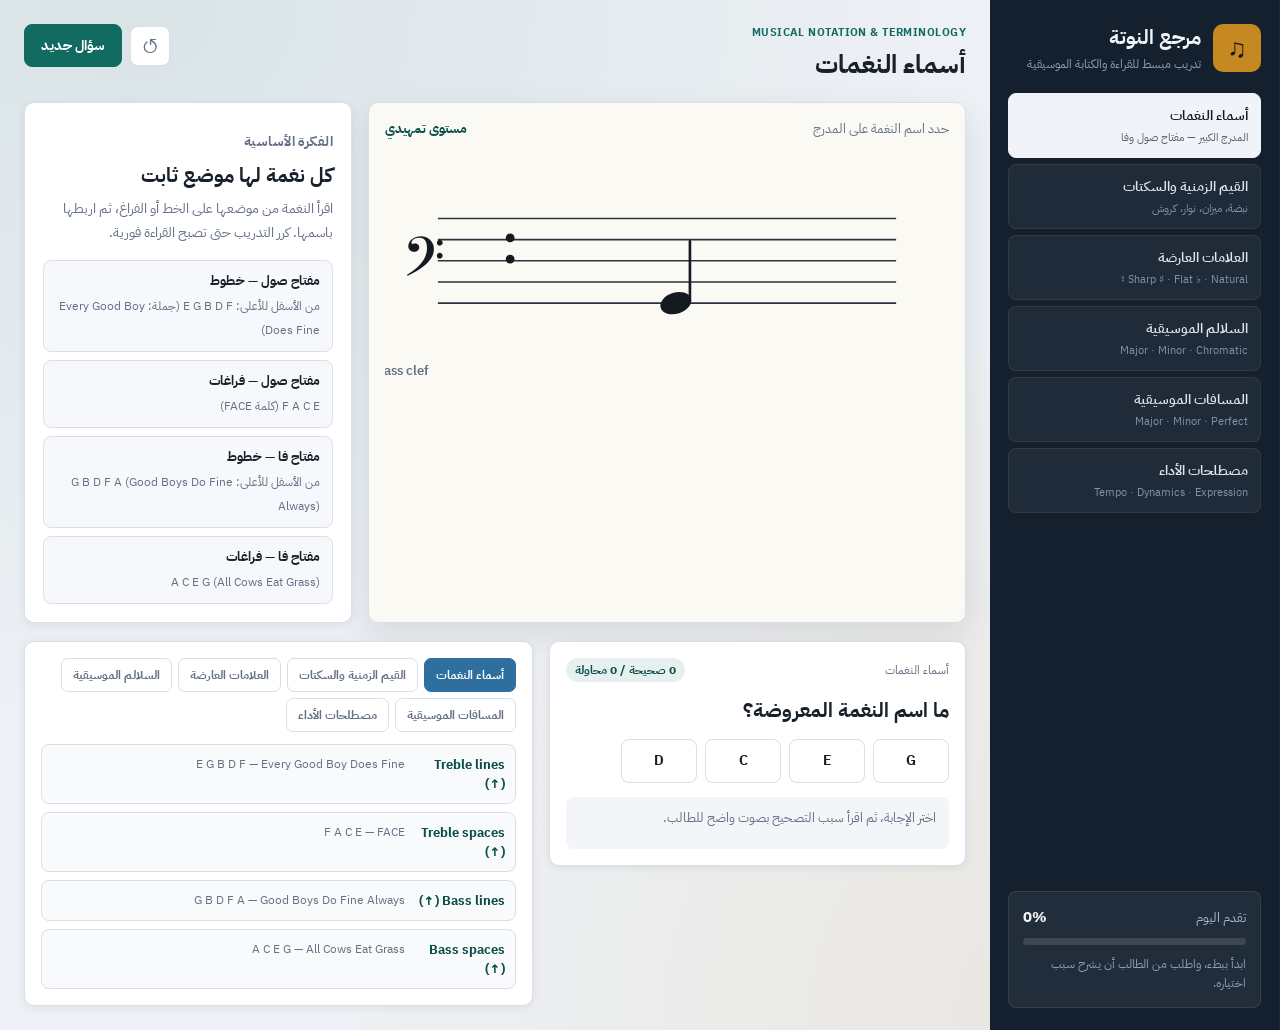
==== index.html @ 083a3c07 "Initial commit: Arabic music notation trainer v2 Browser-based classroom tool for music theory train" ====
<!doctype html>
<html lang="ar" dir="rtl">
  <head>
    <meta charset="utf-8">
    <meta name="viewport" content="width=device-width, initial-scale=1">
    <title>مرجع تدريبات النوتة الموسيقية</title>
    <link rel="stylesheet" href="styles.css">
  </head>
  <body>
    <div class="app-shell">

      <!-- ── Sidebar ── -->
      <aside class="sidebar" aria-label="أقسام البرنامج">
        <div class="brand">
          <div class="brand-mark">♫</div>
          <div>
            <h1>مرجع النوتة</h1>
            <p>تدريب مبسط للقراءة والكتابة الموسيقية</p>
          </div>
        </div>

        <nav class="module-list" id="moduleList"></nav>

        <section class="progress-panel" aria-label="تقدم الطالب">
          <div class="panel-title">
            <span>تقدم اليوم</span>
            <strong id="masteryText">0%</strong>
          </div>
          <div class="meter" aria-hidden="true">
            <span id="masteryBar"></span>
          </div>
          <p id="progressCopy">ابدأ بأول تدريب، ثم انتقل خطوة خطوة.</p>
        </section>
      </aside>

      <!-- ── Main workspace ── -->
      <main class="workspace">

        <header class="topbar">
          <div>
            <p class="eyebrow">Musical Notation &amp; Terminology</p>
            <h2 id="moduleTitle">قراءة أسماء النغمات</h2>
          </div>
          <div class="toolbar" aria-label="أدوات التدريب">
            <button class="icon-button" id="resetProgress" title="مسح التقدم" aria-label="مسح التقدم">↺</button>
            <button class="primary-button" id="newQuestion">سؤال جديد</button>
          </div>
        </header>

        <!-- Notation stage + concept panel -->
        <section class="lesson-band">

          <div class="notation-stage">
            <div class="stage-header">
              <span id="stageLabel">حدد اسم النغمة على المدرج</span>
              <span id="difficultyLabel">مستوى تمهيدي</span>
            </div>
            <!-- Canvas is injected by app.js via outerHTML replacement -->
            <svg id="notationCanvas" viewBox="0 0 640 270"
                 role="img" aria-label="تمرين نوتة موسيقية"
                 style="width:100%;display:block"></svg>
          </div>

          <article class="concept-panel">
            <p class="tag" id="conceptTag">الفكرة الأساسية</p>
            <h3 id="conceptTitle">النغمة لها مكان ثابت</h3>
            <p id="conceptText">
              اقرأ النغمة من مكانها على الخط أو الفراغ، ثم اربطها باسمها بالحروف.
            </p>
            <div class="quick-facts" id="quickFacts"></div>
          </article>

        </section>

        <!-- Question + Reference -->
        <section class="practice-area">

          <div class="question-card">
            <div class="question-head">
              <span id="questionType">تدريب اختيار</span>
              <span id="scoreText">0 صحيحة / 0 محاولة</span>
            </div>
            <h3 id="questionText">ما اسم النغمة المعروضة؟</h3>
            <div class="answers" id="answers" role="group" aria-label="خيارات الإجابة"></div>
            <div class="feedback" id="feedback" aria-live="polite">
              اختر الإجابة، ثم اقرأ سبب التصحيح بصوت واضح للطالب.
            </div>
          </div>

          <div class="reference-panel">
            <div class="tabs" id="tabs" role="tablist" aria-label="مراجع سريعة"></div>
            <div class="reference-content" id="referenceContent"></div>
          </div>

        </section>
      </main>
    </div>

    <script src="app.js"></script>
  </body>
</html>
---- styles.css ----
@import url('https://fonts.googleapis.com/css2?family=Lora:wght@600;700&family=IBM+Plex+Sans+Arabic:wght@400;600;700&display=swap');

:root {
  --ink:          #18202a;
  --muted:        #647084;
  --line:         #d9dee8;
  --paper:        #faf9f4;
  --surface:      #ffffff;
  --accent:       #126b61;
  --accent-strong:#0b4f49;
  --accent-light: rgba(18,107,97,0.10);
  --gold:         #c68922;
  --gold-light:   rgba(198,137,34,0.12);
  --rose:         #b6465f;
  --blue:         #2f6f9f;
  --shadow-sm:    0 2px 8px rgba(24,32,42,0.07);
  --shadow:       0 12px 32px rgba(24,32,42,0.10);
  --radius:       10px;
  --sidebar-bg:   #14202e;
}

*{box-sizing:border-box;margin:0}

body{
  min-height:100vh;
  color:var(--ink);
  font-family:'IBM Plex Sans Arabic',Tahoma,Arial,sans-serif;
  background:
    radial-gradient(ellipse at 10% 0%, rgba(18,107,97,0.09) 0%, transparent 50%),
    radial-gradient(ellipse at 90% 100%, rgba(198,137,34,0.10) 0%, transparent 50%),
    #edf0f4;
}
button{font:inherit;cursor:pointer}

/* ── Layout ─────────────────────────────── */
.app-shell{
  display:grid;
  grid-template-columns:290px minmax(0,1fr);
  min-height:100vh;
}

/* ── Sidebar ─────────────────────────────── */
.sidebar{
  background:var(--sidebar-bg);
  color:#f0f4f8;
  padding:22px 18px;
  display:flex;
  flex-direction:column;
  gap:20px;
  border-right:1px solid rgba(255,255,255,0.04);
}
.brand{display:flex;gap:12px;align-items:center}
.brand-mark{
  width:48px;height:48px;
  border-radius:10px;
  background:var(--gold);
  color:#141414;
  font-family:'Lora',serif;
  font-size:26px;font-weight:700;
  display:grid;place-items:center;
  flex-shrink:0;
}
.brand h1{font-size:20px;font-weight:700;color:#f0f4f8}
.brand p{margin-top:3px;color:#8fa0b3;font-size:12px;line-height:1.5}

.module-list{display:grid;gap:6px}
.module-button{
  width:100%;border:1px solid rgba(255,255,255,0.07);
  color:#dde4ed;background:rgba(255,255,255,0.05);
  border-radius:8px;padding:11px 12px;
  text-align:right;display:grid;gap:3px;
  transition:background .14s,border-color .14s;
}
.module-button:hover{background:rgba(255,255,255,0.09)}
.module-button strong{font-size:14px;font-weight:600}
.module-button span{color:#7d94aa;font-size:11px}
.module-button.active{
  background:#f0f4f8;color:#141a21;
  border-color:#f0f4f8;
}
.module-button.active span{color:#536170}

.progress-panel{
  margin-top:auto;
  background:rgba(255,255,255,0.06);
  border:1px solid rgba(255,255,255,0.09);
  border-radius:8px;
  padding:14px;
}
.panel-title{display:flex;justify-content:space-between;align-items:center;font-size:13px;color:#aab8c6}
.panel-title strong{color:#f0f4f8;font-size:15px}
.meter{height:7px;background:rgba(255,255,255,0.12);border-radius:999px;overflow:hidden;margin:10px 0}
.meter span{display:block;height:100%;width:0;background:var(--gold);transition:width .35s ease}
.progress-panel p{color:#8fa0b3;font-size:12px;line-height:1.55}

/* ── Workspace ─────────────────────────────── */
.workspace{
  padding:24px;
  display:grid;
  grid-template-rows:auto auto 1fr;
  gap:18px;
  overflow:hidden;
}

/* ── Topbar ─────────────────────────────── */
.topbar{display:flex;justify-content:space-between;gap:16px;align-items:flex-start}
.eyebrow{color:var(--accent);font-weight:700;font-size:11px;letter-spacing:.04em;text-transform:uppercase}
.topbar h2{margin-top:4px;font-size:26px;font-weight:700;color:var(--ink)}
.toolbar{display:flex;gap:8px;flex-wrap:wrap;align-items:center}

.primary-button{
  background:var(--accent);color:#fff;
  border:1px solid var(--accent);
  border-radius:8px;
  padding:10px 16px;
  font-weight:700;font-size:14px;
  transition:background .14s,transform .1s;
}
.primary-button:hover{background:var(--accent-strong);transform:translateY(-1px)}
.icon-button{
  width:40px;height:40px;
  border:1px solid var(--line);background:#fff;
  color:var(--muted);border-radius:8px;font-size:20px;
  display:grid;place-items:center;
  transition:transform .1s,border-color .14s;
}
.icon-button:hover{transform:translateY(-1px);border-color:var(--accent)}

/* ── Lesson band ─────────────────────────────── */
.lesson-band{
  display:grid;
  grid-template-columns:minmax(0,1.55fr) minmax(270px,0.85fr);
  gap:16px;
}

/* ── Notation stage ─────────────────────────────── */
.notation-stage{
  background:var(--paper);
  border:1px solid var(--line);
  border-radius:var(--radius);
  padding:16px;
  box-shadow:var(--shadow);
  display:flex;flex-direction:column;gap:10px;
}
.stage-header{display:flex;justify-content:space-between;align-items:center}
.stage-header span{color:var(--muted);font-size:13px}
#difficultyLabel{color:var(--accent-strong);font-weight:700;font-size:13px}
#notationCanvas{width:100%;display:block;min-height:230px}

/* ── Concept panel ─────────────────────────────── */
.concept-panel{
  background:var(--surface);
  border:1px solid var(--line);
  border-radius:var(--radius);
  padding:18px;
  box-shadow:var(--shadow-sm);
}
.tag{color:var(--rose);font-size:11px;font-weight:800;letter-spacing:.03em;text-transform:uppercase}
.concept-panel h3{margin-top:7px;font-size:20px;font-weight:700;line-height:1.3}
.concept-panel p{margin-top:9px;color:var(--muted);line-height:1.75;font-size:14px}
.quick-facts{display:grid;gap:8px;margin-top:14px}
.fact{border:1px solid var(--line);border-radius:8px;padding:10px 12px;background:#f6f8fb}
.fact strong{display:block;color:var(--ink);margin-bottom:3px;font-size:13px}
.fact span{color:var(--muted);font-size:12px;line-height:1.5}

/* ── Practice area ─────────────────────────────── */
.practice-area{
  display:grid;
  grid-template-columns:minmax(290px,0.9fr) minmax(0,1.1fr);
  gap:16px;
  align-items:start;
}

/* ── Question card ─────────────────────────────── */
.question-card{
  background:var(--surface);
  border:1px solid var(--line);
  border-radius:var(--radius);
  padding:16px;
  box-shadow:var(--shadow-sm);
}
.question-head{
  display:flex;justify-content:space-between;
  align-items:center;font-size:12px;color:var(--muted);
}
.question-card h3{
  margin-top:14px;font-size:20px;font-weight:700;line-height:1.45;
}
.answers{display:flex;gap:8px;flex-wrap:wrap;margin-top:14px}
.answer-button{
  min-width:76px;min-height:44px;
  padding:9px 13px;font-weight:700;font-size:14px;
  border:1px solid var(--line);background:#fff;color:var(--ink);
  border-radius:8px;
  transition:transform .1s,border-color .14s,background .14s;
}
.answer-button:not(:disabled):hover{transform:translateY(-1px);border-color:var(--accent)}
.answer-button.correct{border-color:var(--accent);background:var(--accent-light);color:var(--accent-strong)}
.answer-button.wrong{border-color:var(--rose);background:rgba(182,70,95,.09);color:var(--rose)}

.feedback{
  min-height:52px;margin-top:14px;
  padding:11px 13px;border-radius:8px;
  background:#f4f5f8;color:var(--muted);
  font-size:13px;line-height:1.6;
}
.feedback.good{color:var(--accent-strong);background:var(--accent-light)}
.feedback.retry{color:#8b2d42;background:rgba(182,70,95,.09)}

/* ── Reference panel ─────────────────────────────── */
.reference-panel{
  background:var(--surface);
  border:1px solid var(--line);
  border-radius:var(--radius);
  padding:16px;
  box-shadow:var(--shadow-sm);
}
.tabs{display:flex;gap:6px;flex-wrap:wrap;margin-bottom:12px}
.tab-button{
  padding:7px 11px;font-size:12px;font-weight:700;
  color:var(--muted);border:1px solid var(--line);
  background:#fff;border-radius:7px;
  transition:background .12s,border-color .12s,color .12s;
}
.tab-button:hover{border-color:var(--accent);color:var(--accent)}
.tab-button.active{color:#fff;background:var(--blue);border-color:var(--blue)}

.reference-content{display:grid;gap:8px}
.reference-row{
  display:grid;grid-template-columns:90px 1fr;
  gap:10px;align-items:start;
  padding:10px;border:1px solid var(--line);
  border-radius:8px;background:#f8fafc;
}
.reference-row strong{color:var(--accent-strong);font-size:13px}
.reference-row span{color:var(--muted);font-size:12px;line-height:1.55}

/* ── SVG notation styles ─────────────────────────────── */
.notation-line,.ledger-line{stroke:#2a333e;stroke-width:1.8}
.note-head{fill:#151a21}
.note-open{fill:#faf9f4;stroke:#151a21;stroke-width:3.5}
.stem,.bar-line{stroke:#151a21;stroke-width:3;stroke-linecap:round}
.accidental,.annotation{fill:#151a21;font-weight:700}
.clef{fill:#151a21}
.soft-label{fill:#647084;font-size:15px;font-weight:600}

/* ── Score badge ─────────────────────────────── */
#scoreText{
  background:var(--accent-light);
  color:var(--accent-strong);
  padding:3px 9px;border-radius:999px;
  font-size:12px;font-weight:700;
}

/* ── Responsive ─────────────────────────────── */
@media(max-width:980px){
  .app-shell,.lesson-band,.practice-area{grid-template-columns:1fr}
  .sidebar{min-height:auto}
  .progress-panel{margin-top:0}
}
@media(max-width:640px){
  .workspace,.sidebar{padding:14px}
  .topbar{flex-direction:column}
  .topbar h2{font-size:22px}
  .primary-button{flex:1}
  .reference-row{grid-template-columns:1fr}
}
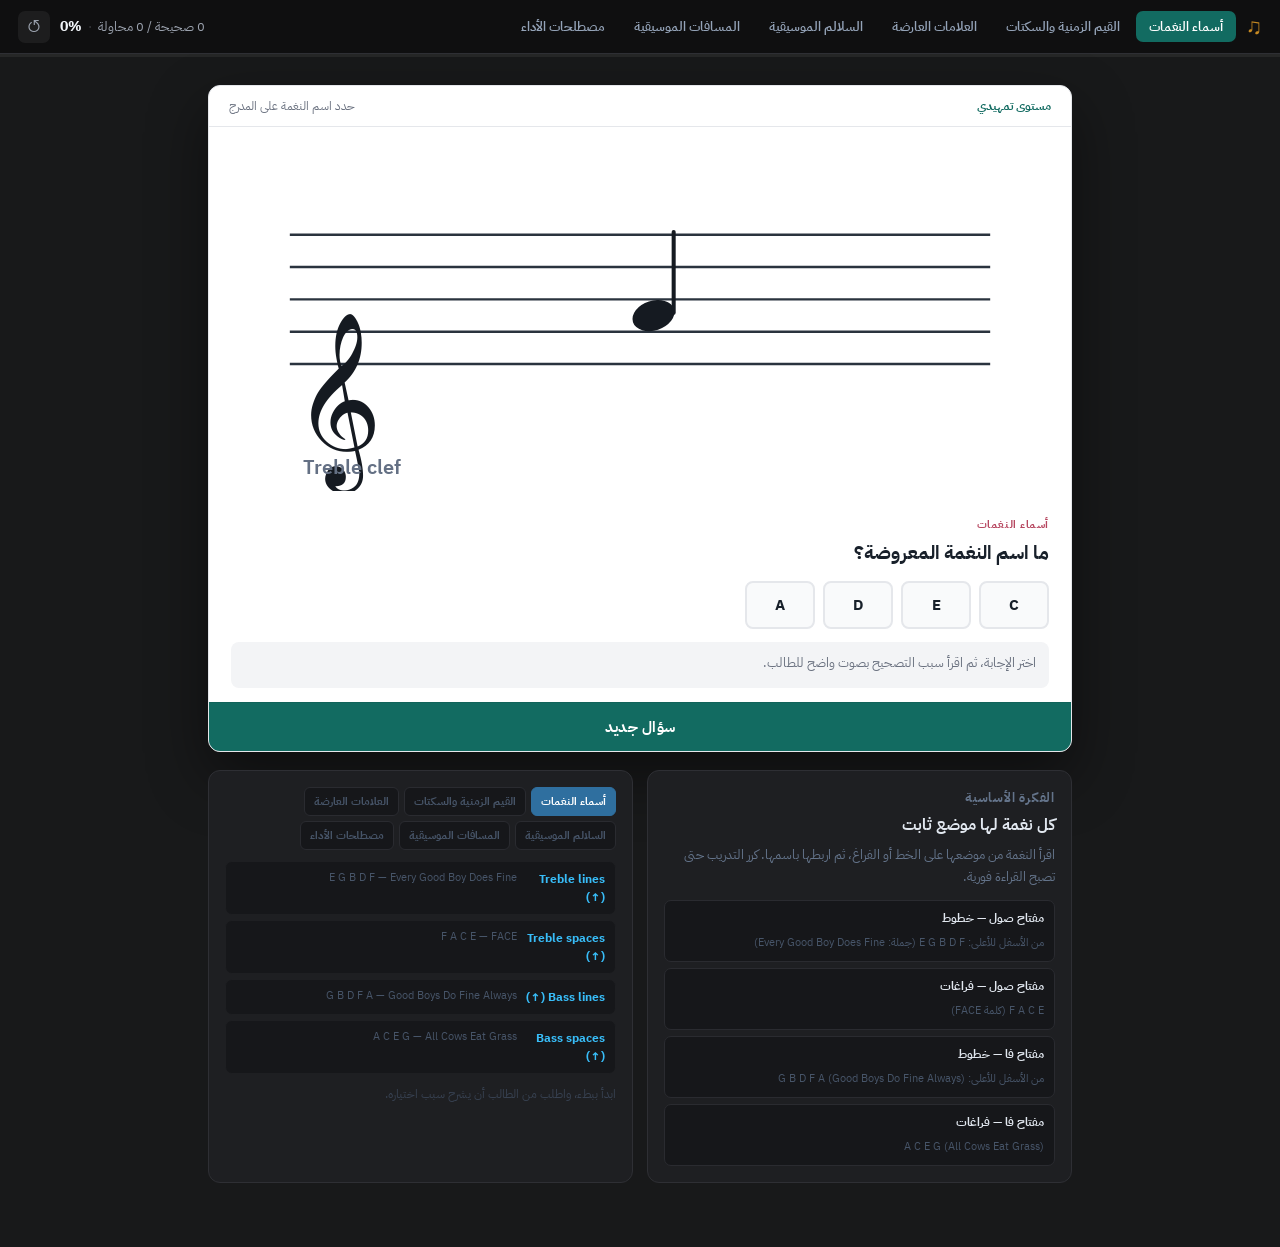
==== commit 751a9fe5: "Fix clef positioning, remove double bass-clef dots, dark-theme UI redesign - Treble clef (𝄞): raise " ====
--- a/index.html
+++ b/index.html
@@ -7,95 +7,74 @@
     <link rel="stylesheet" href="styles.css">
   </head>
   <body>
-    <div class="app-shell">
+    <div class="app">
 
-      <!-- ── Sidebar ── -->
-      <aside class="sidebar" aria-label="أقسام البرنامج">
-        <div class="brand">
-          <div class="brand-mark">♫</div>
-          <div>
-            <h1>مرجع النوتة</h1>
-            <p>تدريب مبسط للقراءة والكتابة الموسيقية</p>
-          </div>
+      <!-- ── Top Nav ── -->
+      <nav class="topnav">
+        <div class="brand">♫</div>
+        <div class="module-tabs" id="moduleList" role="tablist"></div>
+        <div class="score-strip">
+          <span id="scoreText">0 / 0</span>
+          <span class="dot">·</span>
+          <strong id="masteryText">0%</strong>
+          <button class="reset-btn" id="resetProgress" title="مسح التقدم" aria-label="مسح التقدم">↺</button>
         </div>
+      </nav>
 
-        <nav class="module-list" id="moduleList"></nav>
+      <!-- ── Progress bar ── -->
+      <div class="progress-track" aria-hidden="true">
+        <span id="masteryBar"></span>
+      </div>
 
-        <section class="progress-panel" aria-label="تقدم الطالب">
-          <div class="panel-title">
-            <span>تقدم اليوم</span>
-            <strong id="masteryText">0%</strong>
-          </div>
-          <div class="meter" aria-hidden="true">
-            <span id="masteryBar"></span>
-          </div>
-          <p id="progressCopy">ابدأ بأول تدريب، ثم انتقل خطوة خطوة.</p>
-        </section>
-      </aside>
+      <!-- ── Main ── -->
+      <main class="main">
 
-      <!-- ── Main workspace ── -->
-      <main class="workspace">
-
-        <header class="topbar">
-          <div>
-            <p class="eyebrow">Musical Notation &amp; Terminology</p>
-            <h2 id="moduleTitle">قراءة أسماء النغمات</h2>
-          </div>
-          <div class="toolbar" aria-label="أدوات التدريب">
-            <button class="icon-button" id="resetProgress" title="مسح التقدم" aria-label="مسح التقدم">↺</button>
-            <button class="primary-button" id="newQuestion">سؤال جديد</button>
-          </div>
-        </header>
-
-        <!-- Notation stage + concept panel -->
-        <section class="lesson-band">
-
-          <div class="notation-stage">
-            <div class="stage-header">
-              <span id="stageLabel">حدد اسم النغمة على المدرج</span>
-              <span id="difficultyLabel">مستوى تمهيدي</span>
-            </div>
-            <!-- Canvas is injected by app.js via outerHTML replacement -->
-            <svg id="notationCanvas" viewBox="0 0 640 270"
-                 role="img" aria-label="تمرين نوتة موسيقية"
-                 style="width:100%;display:block"></svg>
+        <!-- Exercise card -->
+        <div class="exercise-card">
+          <div class="card-header">
+            <span id="difficultyLabel">مستوى تمهيدي</span>
+            <span id="stageLabel">حدد اسم النغمة على المدرج</span>
           </div>
 
-          <article class="concept-panel">
-            <p class="tag" id="conceptTag">الفكرة الأساسية</p>
-            <h3 id="conceptTitle">النغمة لها مكان ثابت</h3>
-            <p id="conceptText">
-              اقرأ النغمة من مكانها على الخط أو الفراغ، ثم اربطها باسمها بالحروف.
-            </p>
-            <div class="quick-facts" id="quickFacts"></div>
-          </article>
+          <svg id="notationCanvas" viewBox="0 0 640 270"
+               role="img" aria-label="تمرين نوتة موسيقية"
+               style="width:100%;display:block"></svg>
 
-        </section>
-
-        <!-- Question + Reference -->
-        <section class="practice-area">
-
-          <div class="question-card">
-            <div class="question-head">
-              <span id="questionType">تدريب اختيار</span>
-              <span id="scoreText">0 صحيحة / 0 محاولة</span>
-            </div>
-            <h3 id="questionText">ما اسم النغمة المعروضة؟</h3>
+          <div class="question-body">
+            <p class="q-type" id="questionType">أسماء النغمات</p>
+            <h2 class="q-text" id="questionText">ما اسم النغمة المعروضة؟</h2>
             <div class="answers" id="answers" role="group" aria-label="خيارات الإجابة"></div>
             <div class="feedback" id="feedback" aria-live="polite">
-              اختر الإجابة، ثم اقرأ سبب التصحيح بصوت واضح للطالب.
+              اختر الإجابة، ثم اقرأ التفسير بصوت واضح للطالب.
             </div>
           </div>
 
-          <div class="reference-panel">
-            <div class="tabs" id="tabs" role="tablist" aria-label="مراجع سريعة"></div>
-            <div class="reference-content" id="referenceContent"></div>
+          <button class="new-q-btn" id="newQuestion">سؤال جديد</button>
+        </div>
+
+        <!-- Info section -->
+        <div class="info-section">
+
+          <div class="concept-card">
+            <p class="tag" id="conceptTag">الفكرة الأساسية</p>
+            <h3 id="conceptTitle">النغمة لها مكان ثابت</h3>
+            <p id="conceptText">اقرأ النغمة من مكانها على الخط أو الفراغ، ثم اربطها باسمها بالحروف.</p>
+            <div class="quick-facts" id="quickFacts"></div>
           </div>
 
-        </section>
+          <div class="reference-card">
+            <div class="ref-tabs" id="tabs" role="tablist" aria-label="مراجع سريعة"></div>
+            <div class="reference-content" id="referenceContent"></div>
+            <p class="progress-copy" id="progressCopy">ابدأ بأول تدريب، ثم انتقل خطوة خطوة.</p>
+          </div>
+
+        </div>
       </main>
+
+      <!-- Required by app.js -->
+      <h2 id="moduleTitle" style="display:none"></h2>
+
     </div>
-
     <script src="app.js"></script>
   </body>
 </html>
--- a/styles.css
+++ b/styles.css
@@ -1,267 +1,266 @@
-@import url('https://fonts.googleapis.com/css2?family=Lora:wght@600;700&family=IBM+Plex+Sans+Arabic:wght@400;600;700&display=swap');
+@import url('https://fonts.googleapis.com/css2?family=IBM+Plex+Sans+Arabic:wght@400;600;700&display=swap');
 
 :root {
-  --ink:          #18202a;
-  --muted:        #647084;
-  --line:         #d9dee8;
-  --paper:        #faf9f4;
-  --surface:      #ffffff;
-  --accent:       #126b61;
-  --accent-strong:#0b4f49;
-  --accent-light: rgba(18,107,97,0.10);
-  --gold:         #c68922;
-  --gold-light:   rgba(198,137,34,0.12);
-  --rose:         #b6465f;
-  --blue:         #2f6f9f;
-  --shadow-sm:    0 2px 8px rgba(24,32,42,0.07);
-  --shadow:       0 12px 32px rgba(24,32,42,0.10);
-  --radius:       10px;
-  --sidebar-bg:   #14202e;
-}
-
-*{box-sizing:border-box;margin:0}
-
-body{
-  min-height:100vh;
-  color:var(--ink);
-  font-family:'IBM Plex Sans Arabic',Tahoma,Arial,sans-serif;
-  background:
-    radial-gradient(ellipse at 10% 0%, rgba(18,107,97,0.09) 0%, transparent 50%),
-    radial-gradient(ellipse at 90% 100%, rgba(198,137,34,0.10) 0%, transparent 50%),
-    #edf0f4;
-}
-button{font:inherit;cursor:pointer}
-
-/* ── Layout ─────────────────────────────── */
-.app-shell{
-  display:grid;
-  grid-template-columns:290px minmax(0,1fr);
-  min-height:100vh;
-}
-
-/* ── Sidebar ─────────────────────────────── */
-.sidebar{
-  background:var(--sidebar-bg);
-  color:#f0f4f8;
-  padding:22px 18px;
-  display:flex;
-  flex-direction:column;
-  gap:20px;
-  border-right:1px solid rgba(255,255,255,0.04);
-}
-.brand{display:flex;gap:12px;align-items:center}
-.brand-mark{
-  width:48px;height:48px;
-  border-radius:10px;
-  background:var(--gold);
-  color:#141414;
-  font-family:'Lora',serif;
-  font-size:26px;font-weight:700;
-  display:grid;place-items:center;
-  flex-shrink:0;
-}
-.brand h1{font-size:20px;font-weight:700;color:#f0f4f8}
-.brand p{margin-top:3px;color:#8fa0b3;font-size:12px;line-height:1.5}
-
-.module-list{display:grid;gap:6px}
-.module-button{
-  width:100%;border:1px solid rgba(255,255,255,0.07);
-  color:#dde4ed;background:rgba(255,255,255,0.05);
-  border-radius:8px;padding:11px 12px;
-  text-align:right;display:grid;gap:3px;
-  transition:background .14s,border-color .14s;
-}
-.module-button:hover{background:rgba(255,255,255,0.09)}
-.module-button strong{font-size:14px;font-weight:600}
-.module-button span{color:#7d94aa;font-size:11px}
-.module-button.active{
-  background:#f0f4f8;color:#141a21;
-  border-color:#f0f4f8;
-}
-.module-button.active span{color:#536170}
-
-.progress-panel{
-  margin-top:auto;
-  background:rgba(255,255,255,0.06);
-  border:1px solid rgba(255,255,255,0.09);
-  border-radius:8px;
-  padding:14px;
-}
-.panel-title{display:flex;justify-content:space-between;align-items:center;font-size:13px;color:#aab8c6}
-.panel-title strong{color:#f0f4f8;font-size:15px}
-.meter{height:7px;background:rgba(255,255,255,0.12);border-radius:999px;overflow:hidden;margin:10px 0}
-.meter span{display:block;height:100%;width:0;background:var(--gold);transition:width .35s ease}
-.progress-panel p{color:#8fa0b3;font-size:12px;line-height:1.55}
-
-/* ── Workspace ─────────────────────────────── */
-.workspace{
-  padding:24px;
-  display:grid;
-  grid-template-rows:auto auto 1fr;
-  gap:18px;
-  overflow:hidden;
-}
-
-/* ── Topbar ─────────────────────────────── */
-.topbar{display:flex;justify-content:space-between;gap:16px;align-items:flex-start}
-.eyebrow{color:var(--accent);font-weight:700;font-size:11px;letter-spacing:.04em;text-transform:uppercase}
-.topbar h2{margin-top:4px;font-size:26px;font-weight:700;color:var(--ink)}
-.toolbar{display:flex;gap:8px;flex-wrap:wrap;align-items:center}
-
-.primary-button{
-  background:var(--accent);color:#fff;
-  border:1px solid var(--accent);
-  border-radius:8px;
-  padding:10px 16px;
-  font-weight:700;font-size:14px;
-  transition:background .14s,transform .1s;
-}
-.primary-button:hover{background:var(--accent-strong);transform:translateY(-1px)}
-.icon-button{
-  width:40px;height:40px;
-  border:1px solid var(--line);background:#fff;
-  color:var(--muted);border-radius:8px;font-size:20px;
-  display:grid;place-items:center;
-  transition:transform .1s,border-color .14s;
-}
-.icon-button:hover{transform:translateY(-1px);border-color:var(--accent)}
-
-/* ── Lesson band ─────────────────────────────── */
-.lesson-band{
-  display:grid;
-  grid-template-columns:minmax(0,1.55fr) minmax(270px,0.85fr);
-  gap:16px;
-}
-
-/* ── Notation stage ─────────────────────────────── */
-.notation-stage{
-  background:var(--paper);
-  border:1px solid var(--line);
-  border-radius:var(--radius);
-  padding:16px;
-  box-shadow:var(--shadow);
-  display:flex;flex-direction:column;gap:10px;
-}
-.stage-header{display:flex;justify-content:space-between;align-items:center}
-.stage-header span{color:var(--muted);font-size:13px}
-#difficultyLabel{color:var(--accent-strong);font-weight:700;font-size:13px}
-#notationCanvas{width:100%;display:block;min-height:230px}
-
-/* ── Concept panel ─────────────────────────────── */
-.concept-panel{
-  background:var(--surface);
-  border:1px solid var(--line);
-  border-radius:var(--radius);
-  padding:18px;
-  box-shadow:var(--shadow-sm);
-}
-.tag{color:var(--rose);font-size:11px;font-weight:800;letter-spacing:.03em;text-transform:uppercase}
-.concept-panel h3{margin-top:7px;font-size:20px;font-weight:700;line-height:1.3}
-.concept-panel p{margin-top:9px;color:var(--muted);line-height:1.75;font-size:14px}
-.quick-facts{display:grid;gap:8px;margin-top:14px}
-.fact{border:1px solid var(--line);border-radius:8px;padding:10px 12px;background:#f6f8fb}
-.fact strong{display:block;color:var(--ink);margin-bottom:3px;font-size:13px}
-.fact span{color:var(--muted);font-size:12px;line-height:1.5}
-
-/* ── Practice area ─────────────────────────────── */
-.practice-area{
-  display:grid;
-  grid-template-columns:minmax(290px,0.9fr) minmax(0,1.1fr);
-  gap:16px;
-  align-items:start;
-}
-
-/* ── Question card ─────────────────────────────── */
-.question-card{
-  background:var(--surface);
-  border:1px solid var(--line);
-  border-radius:var(--radius);
-  padding:16px;
-  box-shadow:var(--shadow-sm);
-}
-.question-head{
-  display:flex;justify-content:space-between;
-  align-items:center;font-size:12px;color:var(--muted);
-}
-.question-card h3{
-  margin-top:14px;font-size:20px;font-weight:700;line-height:1.45;
-}
-.answers{display:flex;gap:8px;flex-wrap:wrap;margin-top:14px}
-.answer-button{
-  min-width:76px;min-height:44px;
-  padding:9px 13px;font-weight:700;font-size:14px;
-  border:1px solid var(--line);background:#fff;color:var(--ink);
-  border-radius:8px;
-  transition:transform .1s,border-color .14s,background .14s;
-}
-.answer-button:not(:disabled):hover{transform:translateY(-1px);border-color:var(--accent)}
-.answer-button.correct{border-color:var(--accent);background:var(--accent-light);color:var(--accent-strong)}
-.answer-button.wrong{border-color:var(--rose);background:rgba(182,70,95,.09);color:var(--rose)}
-
-.feedback{
-  min-height:52px;margin-top:14px;
-  padding:11px 13px;border-radius:8px;
-  background:#f4f5f8;color:var(--muted);
-  font-size:13px;line-height:1.6;
-}
-.feedback.good{color:var(--accent-strong);background:var(--accent-light)}
-.feedback.retry{color:#8b2d42;background:rgba(182,70,95,.09)}
-
-/* ── Reference panel ─────────────────────────────── */
-.reference-panel{
-  background:var(--surface);
-  border:1px solid var(--line);
-  border-radius:var(--radius);
-  padding:16px;
-  box-shadow:var(--shadow-sm);
-}
-.tabs{display:flex;gap:6px;flex-wrap:wrap;margin-bottom:12px}
-.tab-button{
-  padding:7px 11px;font-size:12px;font-weight:700;
-  color:var(--muted);border:1px solid var(--line);
-  background:#fff;border-radius:7px;
-  transition:background .12s,border-color .12s,color .12s;
-}
-.tab-button:hover{border-color:var(--accent);color:var(--accent)}
-.tab-button.active{color:#fff;background:var(--blue);border-color:var(--blue)}
-
-.reference-content{display:grid;gap:8px}
-.reference-row{
-  display:grid;grid-template-columns:90px 1fr;
-  gap:10px;align-items:start;
-  padding:10px;border:1px solid var(--line);
-  border-radius:8px;background:#f8fafc;
-}
-.reference-row strong{color:var(--accent-strong);font-size:13px}
-.reference-row span{color:var(--muted);font-size:12px;line-height:1.55}
-
-/* ── SVG notation styles ─────────────────────────────── */
-.notation-line,.ledger-line{stroke:#2a333e;stroke-width:1.8}
-.note-head{fill:#151a21}
-.note-open{fill:#faf9f4;stroke:#151a21;stroke-width:3.5}
-.stem,.bar-line{stroke:#151a21;stroke-width:3;stroke-linecap:round}
-.accidental,.annotation{fill:#151a21;font-weight:700}
-.clef{fill:#151a21}
-.soft-label{fill:#647084;font-size:15px;font-weight:600}
-
-/* ── Score badge ─────────────────────────────── */
-#scoreText{
-  background:var(--accent-light);
-  color:var(--accent-strong);
-  padding:3px 9px;border-radius:999px;
-  font-size:12px;font-weight:700;
-}
-
-/* ── Responsive ─────────────────────────────── */
-@media(max-width:980px){
-  .app-shell,.lesson-band,.practice-area{grid-template-columns:1fr}
-  .sidebar{min-height:auto}
-  .progress-panel{margin-top:0}
-}
-@media(max-width:640px){
-  .workspace,.sidebar{padding:14px}
-  .topbar{flex-direction:column}
-  .topbar h2{font-size:22px}
-  .primary-button{flex:1}
-  .reference-row{grid-template-columns:1fr}
-}
+  --bg:          #18191a;
+  --nav-bg:      #0f0f10;
+  --card-bg:     #ffffff;
+  --border:      #e5e7eb;
+  --ink:         #18202a;
+  --muted:       #6b7280;
+  --accent:      #126b61;
+  --accent-lt:   rgba(18,107,97,0.12);
+  --correct:     #16a34a;
+  --correct-bg:  #f0fdf4;
+  --wrong:       #dc2626;
+  --wrong-bg:    #fef2f2;
+  --gold:        #c68922;
+  --rose:        #b6465f;
+  --blue:        #2f6f9f;
+  --dark-card:   #1e1f22;
+  --dark-border: #2e2f34;
+  --dark-muted:  #64748b;
+  --dark-text:   #e2e8f0;
+  --radius:      12px;
+}
+
+*, *::before, *::after { box-sizing: border-box; margin: 0; }
+
+body {
+  min-height: 100vh;
+  background: var(--bg);
+  color: var(--ink);
+  font-family: 'IBM Plex Sans Arabic', Tahoma, Arial, sans-serif;
+}
+
+button { font: inherit; cursor: pointer; border: none; background: none; }
+
+/* ── Top Nav ─────────────────────────────────────── */
+.topnav {
+  position: sticky; top: 0; z-index: 100;
+  height: 54px;
+  background: var(--nav-bg);
+  border-bottom: 1px solid var(--dark-border);
+  display: flex; align-items: center; gap: 10px;
+  padding: 0 18px;
+}
+
+.brand {
+  font-size: 22px;
+  color: var(--gold);
+  flex-shrink: 0;
+}
+
+.module-tabs {
+  display: flex; gap: 3px; flex: 1;
+  overflow-x: auto; scrollbar-width: none;
+}
+.module-tabs::-webkit-scrollbar { display: none; }
+
+.module-button {
+  padding: 6px 13px; border-radius: 7px;
+  font-size: 13px; font-weight: 600;
+  color: #94a3b8; white-space: nowrap;
+  transition: background .14s, color .14s;
+}
+.module-button:hover { background: rgba(255,255,255,0.07); color: #e2e8f0; }
+.module-button.active { background: var(--accent); color: #fff; }
+.module-button span { display: none; }
+.module-button strong { font-weight: 600; }
+
+.score-strip {
+  flex-shrink: 0; display: flex; align-items: center; gap: 6px;
+  font-size: 13px; color: #9ca3af;
+}
+.score-strip .dot { opacity: 0.3; }
+.score-strip strong { color: #f1f5f9; font-size: 14px; }
+
+.reset-btn {
+  width: 32px; height: 32px; border-radius: 7px;
+  background: rgba(255,255,255,0.06);
+  color: #9ca3af; font-size: 17px;
+  display: grid; place-items: center;
+  transition: background .14s, color .14s;
+  margin-right: 4px;
+}
+.reset-btn:hover { background: rgba(255,255,255,0.13); color: #e2e8f0; }
+
+/* ── Progress track ──────────────────────────────── */
+.progress-track {
+  height: 3px;
+  background: rgba(255,255,255,0.06);
+}
+.progress-track span {
+  display: block; height: 100%; width: 0;
+  background: var(--gold); transition: width .4s ease;
+}
+
+/* ── Main layout ─────────────────────────────────── */
+.main {
+  max-width: 900px; margin: 0 auto;
+  padding: 28px 18px 64px;
+  display: grid; gap: 18px;
+}
+
+/* ── Exercise card ───────────────────────────────── */
+.exercise-card {
+  background: var(--card-bg);
+  border: 1px solid var(--border);
+  border-radius: var(--radius);
+  box-shadow: 0 24px 60px rgba(0,0,0,0.45);
+  overflow: hidden;
+}
+
+.card-header {
+  display: flex; justify-content: space-between; align-items: center;
+  padding: 11px 20px;
+  border-bottom: 1px solid var(--border);
+  font-size: 12px;
+}
+.card-header span:first-child { color: var(--accent); font-weight: 700; }
+.card-header span:last-child  { color: var(--muted); }
+
+#notationCanvas { background: #fff; min-height: 220px; }
+
+.question-body { padding: 18px 22px 14px; }
+
+.q-type {
+  font-size: 11px; font-weight: 800;
+  text-transform: uppercase; letter-spacing: .05em;
+  color: var(--rose); margin-bottom: 7px;
+}
+.q-text {
+  font-size: 19px; font-weight: 700; line-height: 1.4;
+  margin-bottom: 15px;
+}
+
+/* ── Answer buttons ──────────────────────────────── */
+.answers { display: flex; flex-wrap: wrap; gap: 8px; margin-bottom: 13px; }
+
+.answer-button {
+  min-width: 70px; min-height: 48px;
+  padding: 10px 16px;
+  font-size: 15px; font-weight: 700;
+  color: var(--ink); background: #f9fafb;
+  border: 2px solid #e5e7eb; border-radius: 8px;
+  transition: border-color .13s, background .13s, transform .1s;
+}
+.answer-button:not(:disabled):hover {
+  border-color: var(--accent);
+  background: var(--accent-lt);
+  transform: translateY(-2px);
+}
+.answer-button.correct {
+  border-color: var(--correct); background: var(--correct-bg); color: var(--correct);
+}
+.answer-button.wrong {
+  border-color: var(--wrong); background: var(--wrong-bg); color: var(--wrong);
+}
+
+/* ── Feedback ────────────────────────────────────── */
+.feedback {
+  min-height: 46px; padding: 10px 13px; border-radius: 8px;
+  background: #f3f4f6; color: var(--muted);
+  font-size: 13px; line-height: 1.65;
+}
+.feedback.good  { background: var(--correct-bg); color: #15803d; }
+.feedback.retry { background: var(--wrong-bg);   color: #b91c1c; }
+
+/* ── New question button ─────────────────────────── */
+.new-q-btn {
+  display: block; width: 100%; padding: 13px;
+  font-size: 15px; font-weight: 700; color: #fff;
+  background: var(--accent);
+  border-top: 1px solid rgba(0,0,0,0.07);
+  letter-spacing: .02em;
+  transition: background .14s;
+}
+.new-q-btn:hover { background: #0b4f49; }
+
+/* ── Info section ────────────────────────────────── */
+.info-section {
+  display: grid;
+  grid-template-columns: 1fr 1fr;
+  gap: 14px;
+}
+
+.concept-card,
+.reference-card {
+  background: var(--dark-card);
+  border: 1px solid var(--dark-border);
+  border-radius: var(--radius);
+  padding: 16px;
+}
+
+.tag {
+  font-size: 10px; font-weight: 800;
+  text-transform: uppercase; letter-spacing: .06em;
+  color: var(--rose); margin-bottom: 5px;
+}
+.concept-card h3 {
+  font-size: 16px; font-weight: 700;
+  color: var(--dark-text); margin-bottom: 7px; line-height: 1.35;
+}
+.concept-card > p {
+  font-size: 13px; color: var(--dark-muted); line-height: 1.75;
+}
+
+.quick-facts { display: grid; gap: 6px; margin-top: 11px; }
+.fact {
+  background: #16171a; border: 1px solid #2a2b30;
+  border-radius: 7px; padding: 8px 10px;
+}
+.fact strong { display: block; color: #e2e8f0; font-size: 12px; margin-bottom: 2px; }
+.fact span   { color: #475569; font-size: 11px; line-height: 1.5; }
+
+/* ── Reference card ──────────────────────────────── */
+.ref-tabs {
+  display: flex; flex-wrap: wrap; gap: 5px; margin-bottom: 11px;
+}
+.tab-button {
+  padding: 5px 9px; font-size: 11px; font-weight: 700;
+  color: #475569; border: 1px solid #2a2b30;
+  background: #16171a; border-radius: 6px;
+  transition: all .12s;
+}
+.tab-button:hover { color: var(--dark-text); border-color: #555; }
+.tab-button.active { color: #fff; background: var(--blue); border-color: var(--blue); }
+
+.reference-content { display: grid; gap: 5px; }
+.reference-row {
+  display: grid; grid-template-columns: 80px 1fr;
+  gap: 8px; padding: 8px 10px;
+  border: 1px solid #1e1f22; border-radius: 7px;
+  background: #16171a;
+}
+.reference-row strong { color: #38bdf8; font-size: 12px; }
+.reference-row span   { color: #475569; font-size: 11px; line-height: 1.5; }
+
+.progress-copy {
+  margin-top: 11px; font-size: 12px;
+  color: #374151; line-height: 1.6;
+}
+
+/* ── SVG: prevent RTL inheritance ───────────────── */
+svg { direction: ltr; }
+
+/* ── SVG notation styles ─────────────────────────── */
+.notation-line, .ledger-line { stroke: #2a333e; stroke-width: 1.8; }
+.note-head { fill: #151a21; }
+.note-open { fill: #ffffff; stroke: #151a21; stroke-width: 3.5; }
+.stem, .bar-line { stroke: #151a21; stroke-width: 3; stroke-linecap: round; }
+.accidental, .annotation { fill: #151a21; font-weight: 700; }
+.clef { fill: #151a21; }
+.soft-label { fill: #647084; font-size: 15px; font-weight: 600; }
+
+/* ── Responsive ──────────────────────────────────── */
+@media (max-width: 700px) {
+  .info-section { grid-template-columns: 1fr; }
+  .module-button { padding: 5px 9px; font-size: 12px; }
+}
+@media (max-width: 480px) {
+  .main { padding: 14px 12px 48px; }
+  .question-body { padding: 14px 16px 10px; }
+  .q-text { font-size: 16px; }
+  .topnav { padding: 0 12px; gap: 6px; }
+  .score-strip { font-size: 12px; }
+}
